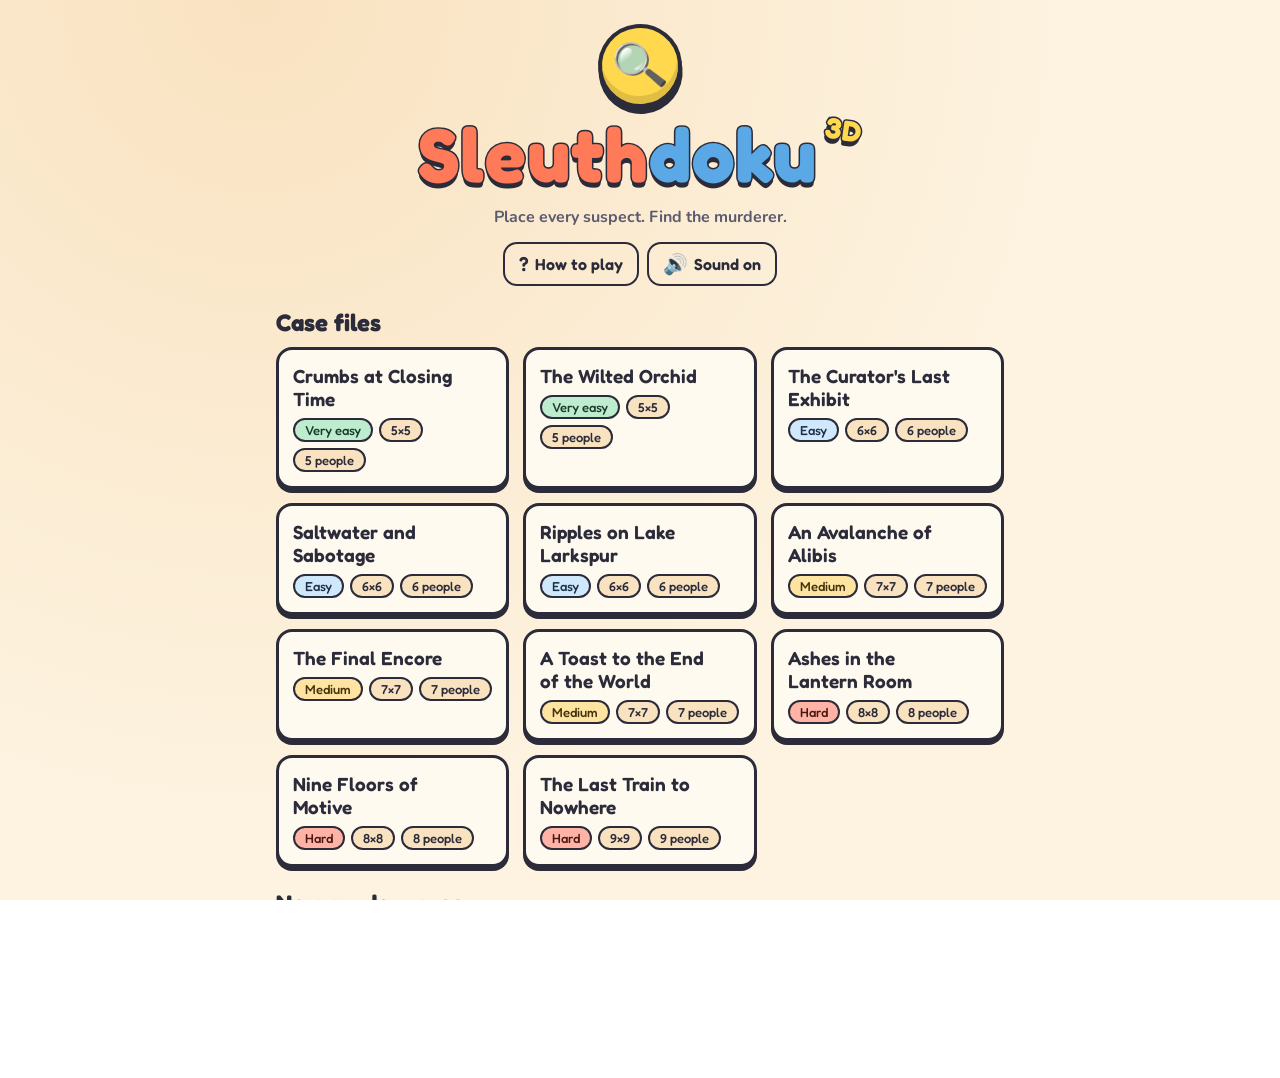
==== index.html @ ff48dbe7 "Sleuthdoku 3D: initial public release Static three.js cartoon deduction puzzle game. Vendored three." ====
<!doctype html>
<html lang="en">
<head>
<meta charset="utf-8">
<meta name="viewport" content="width=device-width, initial-scale=1, viewport-fit=cover">
<meta name="color-scheme" content="light dark">
<title>Sleuthdoku 3D</title>
<link rel="manifest" href="manifest.webmanifest">
<meta name="theme-color" content="#fdf3e0">
<link rel="icon" type="image/svg+xml" href="icons/icon.svg">
<link rel="apple-touch-icon" href="icons/icon-192.png">
<link rel="preconnect" href="https://fonts.googleapis.com">
<link rel="preconnect" href="https://fonts.gstatic.com" crossorigin>
<link href="https://fonts.googleapis.com/css2?family=Fredoka:wght@400;500;600;700&family=Nunito:wght@400;600;700;800&display=swap" rel="stylesheet">
<link rel="stylesheet" href="css/style.css">
<script type="importmap">
{"imports":{"three":"./vendor/three/build/three.module.js","three/addons/":"./vendor/three/examples/jsm/"}}
</script>
</head>
<body>
<div id="app">

  <!-- ============ MENU ============ -->
  <section id="screen-menu" class="screen">
    <div class="menu-wrap">
      <header class="title-block">
        <div class="badge" aria-hidden="true"><span class="magnifier">&#128269;</span></div>
        <h1 class="logo"><span>Sleuth</span><span class="logo-2">doku</span><small>3D</small></h1>
        <p class="tagline">Place every suspect. Find the murderer.</p>
      </header>
      <div class="menu-actions">
        <button class="btn btn-ghost" data-action="help"><span class="ico">?</span> How to play</button>
        <button class="btn btn-ghost" data-action="mute"><span class="ico mute-ico">&#128266;</span> <span class="mute-label">Sound on</span></button>
      </div>
      <h2 class="section-h">Case files</h2>
      <div id="case-list" class="case-list"></div>
      <h2 class="section-h">New random case</h2>
      <div class="panel random-panel">
        <label>Size
          <select id="rnd-size"><option>5</option><option selected>6</option><option>7</option><option>8</option><option>9</option></select>
        </label>
        <label>Difficulty
          <select id="rnd-diff">
            <option value="very-easy">Very easy</option>
            <option value="easy" selected>Easy</option>
            <option value="medium">Medium</option>
            <option value="hard">Hard</option>
          </select>
        </label>
        <button id="rnd-go" class="btn btn-primary" data-action="random"><span class="spinner" hidden></span><span class="lbl">Generate case</span></button>
        <p id="rnd-msg" class="msg" hidden></p>
      </div>
    </div>
  </section>

  <!-- ============ GAME ============ -->
  <section id="screen-game" class="screen" hidden>
    <header class="topbar">
      <button class="btn btn-small" data-action="back" title="Back to cases">&#8592;<span class="hide-sm"> Cases</span></button>
      <div class="case-title"><b id="case-title">Case</b><span id="case-meta" class="chip"></span></div>
      <div class="timer" id="timer" aria-label="Time">0:00</div>
    </header>

    <main class="game-grid">
      <div class="left-col">
        <section id="notes" class="notes" aria-label="Case notes" hidden>
          <h3 class="notes-h"><span aria-hidden="true">&#128203;</span> Case notes</h3>
          <ul id="notes-list" class="notes-list"></ul>
        </section>
        <aside id="suspects" class="suspects" aria-label="Suspects"></aside>
      </div>
      <div id="canvas-wrap" class="canvas-wrap"><div id="canvas"></div><div id="selected-hint" class="selected-hint"></div></div>
      <nav class="tools" aria-label="Tools">
        <div class="tool-group">
          <button class="btn tool" data-tool="note" title="Note (N)"><span class="ico">&#9999;&#65039;</span><span class="t">Note</span></button>
          <button class="btn tool" data-tool="x" title="X mark (X)"><span class="ico">&#10006;&#65039;</span><span class="t">X</span></button>
          <button class="btn tool" id="btn-erase" data-tool="erase" title="Eraser (E) - hold to clear all"><span class="fill"></span><span class="ico">&#129529;</span><span class="t">Erase</span></button>
        </div>
        <div class="tool-group">
          <button class="btn tool" data-action="undo" id="btn-undo" title="Undo"><span class="ico">&#8617;&#65039;</span><span class="t">Undo</span></button>
          <button class="btn tool" data-action="hint" title="Hint"><span class="ico">&#128161;</span><span class="t">Hint</span></button>
          <button class="btn tool btn-primary" data-action="submit" id="btn-submit" title="Submit your accusation" disabled><span class="ico">&#128373;&#65039;</span><span class="t">Submit</span></button>
        </div>
        <div class="tool-group">
          <button class="btn tool" data-action="help" title="How to play"><span class="ico">?</span><span class="t">Help</span></button>
          <button class="btn tool" data-action="mute" title="Mute"><span class="ico mute-ico">&#128266;</span><span class="t mute-label">Sound</span></button>
          <button class="btn tool" data-action="resetcam" title="Reset camera"><span class="ico">&#127909;</span><span class="t">Camera</span></button>
        </div>
      </nav>
    </main>
  </section>

  <div id="toasts" class="toasts" aria-live="polite"></div>

  <!-- ============ MODALS ============ -->
  <div id="modal-help" class="modal" hidden>
    <div class="modal-card">
      <h2>How to play</h2>
      <div class="modal-body">
        <ul class="rules">
          <li>Place every <b>suspect</b> and the <b>victim</b> on the board: exactly <b>one per row</b> and <b>one per column</b>.</li>
          <li>Rooms are the colored regions. Big objects (trees, tables...) <b>block</b> a cell; rugs, beds and chairs can be stood on.</li>
          <li>Every suspect's clues are <b>true</b>. The <b>victim's room</b> holds exactly two people: the victim and the <b>murderer</b>.</li>
          <li><b>Case notes</b> are facts about the whole scene. Clues never mention the victim, so find out who shares the victim's room.</li>
          <li>Pick a suspect, then <b>tap</b> a cell to pencil a note, or <b>press and hold</b> a cell to place them. Hold on their own cell to remove.</li>
          <li>Right mouse / two fingers rotates the board, wheel / pinch zooms.</li>
          <li>Keys: <kbd>1-9</kbd> suspect, <kbd>N</kbd> <kbd>X</kbd> <kbd>E</kbd> tools, <kbd>Ctrl+Z</kbd> undo, <kbd>Esc</kbd> deselect.</li>
        </ul>
        <h3>Clue words</h3>
        <dl class="glossary">
          <dt>beside</dt><dd>next to it (up, down, left, right) <i>and</i> in the same room.</dd>
          <dt>alone</dt><dd>nobody else shares their room.</dd>
          <dt>corner</dt><dd>a cell touching two perpendicular walls.</dd>
          <dt>north / south / east / west of</dt><dd>strictly above / below / right / left, any distance.</dd>
          <dt>diagonal</dt><dd>same diagonal line, not the same cell.</dd>
          <dt>first ... last</dt><dd>row or column number counted from the north or west.</dd>
        </dl>
      </div>
      <div class="modal-actions"><button class="btn btn-primary" data-close>Got it!</button></div>
    </div>
  </div>

  <div id="modal-win" class="modal" hidden>
    <div class="modal-card win-card">
      <div class="confetti-title">Case closed!</div>
      <img id="win-portrait" class="win-portrait" alt="">
      <p class="win-line">The murderer was <b id="win-name">?</b></p>
      <p class="win-time">Solved in <b id="win-time">0:00</b></p>
      <div class="modal-actions">
        <button class="btn" data-action="winback">Back to cases</button>
        <button class="btn btn-primary" data-action="winnext">Next case</button>
      </div>
    </div>
  </div>

  <div id="modal-error" class="modal" hidden>
    <div class="modal-card">
      <h2 id="error-title">Oops</h2>
      <p id="error-text"></p>
      <div class="modal-actions"><button class="btn btn-primary" data-close>OK</button></div>
    </div>
  </div>
</div>
<script type="module" src="js/main.js"></script>
</body>
</html>
---- css/style.css ----
:root {
  --bg: #fdf3e0;
  --bg2: #f9e2c0;
  --paper: #fffaf0;
  --ink: #2b2b3a;
  --ink-soft: #5b5b70;
  --line: #2b2b3a;
  --accent: #ff7a59;
  --accent-ink: #fff;
  --blue: #5aa9e6;
  --green: #5cc48a;
  --yellow: #ffd84d;
  --red: #e5534b;
  --victim: #e9e4f5;
  --shadow: 0 4px 0 var(--line);
  --radius: 16px;
  --font-d: "Fredoka", "Trebuchet MS", system-ui, sans-serif;
  --font-b: "Nunito", system-ui, -apple-system, "Segoe UI", sans-serif;
}
@media (prefers-color-scheme: dark) {
  :root {
    --bg: #23223a;
    --bg2: #2e2c4d;
    --paper: #34325a;
    --ink: #f4eefc;
    --ink-soft: #b7b2d3;
    --line: #11101f;
    --accent: #ff8c6b;
    --accent-ink: #1b1a2e;
    --victim: #46426e;
  }
}
* { box-sizing: border-box; -webkit-tap-highlight-color: transparent; }
html, body { margin: 0; height: 100%; overflow-x: hidden; }
body {
  font-family: var(--font-b);
  color: var(--ink);
  background: radial-gradient(circle at 20% 0%, var(--bg2), var(--bg) 60%) fixed;
  -webkit-text-size-adjust: 100%;
}
[hidden] { display: none !important; }
#app { height: 100%; }
.screen { min-height: 100%; }
#screen-game { height: 100dvh; display: flex; flex-direction: column; overflow: hidden; }

/* ---------- buttons ---------- */
.btn {
  font-family: var(--font-d); font-weight: 600; font-size: 16px; color: var(--ink);
  background: var(--paper); border: 3px solid var(--line); border-radius: 14px;
  padding: 8px 14px; min-height: 44px; cursor: pointer; box-shadow: var(--shadow);
  display: inline-flex; align-items: center; justify-content: center; gap: 6px;
  transition: transform .08s, box-shadow .08s, background .15s;
  user-select: none; -webkit-user-select: none; touch-action: manipulation; position: relative; overflow: hidden;
}
.btn:hover { background: var(--bg2); }
.btn:active { transform: translateY(3px); box-shadow: 0 1px 0 var(--line); }
.btn:disabled { opacity: .45; cursor: not-allowed; transform: none; box-shadow: var(--shadow); }
.btn:focus-visible, select:focus-visible, .card:focus-visible { outline: 3px solid var(--blue); outline-offset: 2px; }
.btn-primary { background: var(--accent); color: var(--accent-ink); }
.btn-primary:hover { background: var(--accent); filter: brightness(1.08); }
.btn-ghost { background: transparent; box-shadow: none; border-width: 2px; }
.btn-small { min-height: 44px; padding: 6px 12px; }
.ico { font-size: 20px; line-height: 1; }

/* ---------- menu ---------- */
.menu-wrap { max-width: 760px; margin: 0 auto; padding: 24px 16px 48px; }
.title-block { text-align: center; margin-bottom: 8px; }
.badge {
  width: 84px; height: 84px; margin: 0 auto 6px; border-radius: 50%;
  background: var(--yellow); border: 4px solid var(--line); box-shadow: 0 6px 0 var(--line), inset 0 -8px 0 rgba(0,0,0,.12);
  display: grid; place-items: center; transform: rotate(-6deg); animation: wob 3s ease-in-out infinite;
}
.magnifier { font-size: 44px; }
@keyframes wob { 50% { transform: rotate(6deg) translateY(-3px); } }
.logo { font-family: var(--font-d); font-weight: 700; font-size: clamp(44px, 12vw, 76px); margin: 8px 0 0; line-height: 1;
  color: var(--accent); -webkit-text-stroke: 3px var(--line); paint-order: stroke fill; text-shadow: 0 5px 0 var(--line); letter-spacing: 1px; }
.logo-2 { color: var(--blue); }
.logo small { font-size: .38em; margin-left: 8px; color: var(--yellow); vertical-align: top; display: inline-block; transform: rotate(8deg); }
.tagline { color: var(--ink-soft); font-weight: 700; margin: 14px 0 0; }
.menu-actions { display: flex; gap: 8px; justify-content: center; margin: 14px 0; flex-wrap: wrap; }
.section-h { font-family: var(--font-d); font-size: 24px; margin: 22px 0 10px; }
.case-list { display: grid; grid-template-columns: repeat(auto-fill, minmax(220px, 1fr)); gap: 14px; }
.case-card {
  text-align: left; font: inherit; color: inherit; cursor: pointer; background: var(--paper);
  border: 3px solid var(--line); border-radius: var(--radius); padding: 14px; box-shadow: var(--shadow);
  display: flex; flex-direction: column; gap: 8px; min-height: 96px; position: relative; transition: transform .1s;
}
.case-card:hover { transform: translateY(-3px) rotate(-.5deg); }
.case-card:active { transform: translateY(2px); }
.case-card .ct { font-family: var(--font-d); font-weight: 600; font-size: 19px; padding-right: 28px; }
.case-card .row { display: flex; gap: 6px; flex-wrap: wrap; }
.case-card .done { position: absolute; top: 8px; right: 10px; width: 28px; height: 28px; border-radius: 50%;
  background: var(--green); border: 3px solid var(--line); display: grid; place-items: center; font-weight: 800; color: #fff; font-size: 14px; }
.chip { font-family: var(--font-d); font-size: 13px; font-weight: 500; padding: 2px 10px; border-radius: 99px; border: 2px solid var(--line); background: var(--bg2); display: inline-block; }
.chip.d-very-easy { background: #bdeccf; color: #1d3b2a; }
.chip.d-easy { background: #cfe8fb; color: #1d3045; }
.chip.d-medium { background: #ffe3a1; color: #43330b; }
.chip.d-hard { background: #ffb3a6; color: #4a1710; }
.panel { background: var(--paper); border: 3px solid var(--line); border-radius: var(--radius); padding: 14px; box-shadow: var(--shadow); }
.random-panel { display: flex; gap: 12px; flex-wrap: wrap; align-items: flex-end; }
.random-panel label { display: flex; flex-direction: column; font-family: var(--font-d); font-weight: 500; gap: 4px; flex: 1 1 120px; }
select {
  font-family: var(--font-b); font-weight: 700; font-size: 16px; min-height: 44px; padding: 6px 10px; color: var(--ink);
  background: var(--bg); border: 3px solid var(--line); border-radius: 12px;
}
.msg { flex-basis: 100%; margin: 0; color: var(--red); font-weight: 700; }
.spinner { width: 18px; height: 18px; border: 3px solid currentColor; border-right-color: transparent; border-radius: 50%; animation: spin .7s linear infinite; }
@keyframes spin { to { transform: rotate(360deg); } }

/* ---------- game ---------- */
.topbar { display: flex; align-items: center; gap: 10px; padding: 8px 12px; background: var(--paper); border-bottom: 3px solid var(--line); flex: 0 0 auto; }
.case-title { flex: 1; min-width: 0; display: flex; align-items: center; gap: 8px; font-family: var(--font-d); font-size: 20px; }
.case-title b { overflow: hidden; text-overflow: ellipsis; white-space: nowrap; }
.timer { font-family: var(--font-d); font-weight: 600; font-size: 22px; font-variant-numeric: tabular-nums; background: var(--bg2); border: 3px solid var(--line); border-radius: 12px; padding: 2px 12px; }

.game-grid { flex: 1; min-height: 0; display: grid; grid-template-columns: 290px minmax(0, 1fr) 104px; gap: 12px; padding: 12px; }
.left-col { min-height: 0; display: flex; flex-direction: column; gap: 10px; }
.notes { flex: none; background: var(--paper); border: 3px solid var(--line); border-radius: var(--radius); box-shadow: var(--shadow); padding: 8px 12px 8px 14px; max-height: 40%; overflow-y: auto;
  background-image: repeating-linear-gradient(to bottom, transparent 0 25px, rgba(90,169,230,.25) 25px 26px); border-left: 8px solid var(--yellow); }
.notes[hidden] { display: none; }
.notes-h { margin: 0 0 4px; font-family: var(--font-d); font-size: 16px; font-weight: 600; }
.notes-list { margin: 0; padding-left: 16px; font-size: 14px; line-height: 26px; }
.notes-list li { line-height: 26px; }
.suspects { flex: 1; min-height: 0; overflow-y: auto; display: flex; flex-direction: column; gap: 10px; padding: 2px 4px 8px 2px; }
.canvas-wrap { position: relative; min-height: 0; border: 3px solid var(--line); border-radius: var(--radius); overflow: hidden; box-shadow: var(--shadow); background: var(--bg2); }
#canvas { position: absolute; inset: 0; }
#canvas canvas { display: block; width: 100%; height: 100%; touch-action: none; }
.selected-hint { position: absolute; left: 10px; bottom: 10px; font-family: var(--font-d); background: var(--paper); border: 2px solid var(--line); border-radius: 99px; padding: 2px 12px; font-size: 14px; pointer-events: none; }
.selected-hint:empty { display: none; }
.webgl-error { position: absolute; inset: 0; display: grid; place-items: center; text-align: center; padding: 20px; font-weight: 700; }

.card {
  display: grid; grid-template-columns: 64px 1fr; gap: 10px; padding: 8px; position: relative;
  background: var(--paper); border: 3px solid var(--line); border-radius: 14px; box-shadow: 0 3px 0 var(--line);
  cursor: pointer; text-align: left; font: inherit; color: inherit; transition: transform .1s;
}
.card:hover { transform: translateX(2px); }
.card img { width: 64px; height: 64px; border-radius: 10px; border: 2px solid var(--line); background: var(--bg2); object-fit: cover; }
.card .nm { font-family: var(--font-d); font-weight: 600; font-size: 17px; display: flex; align-items: center; gap: 6px; flex-wrap: wrap; }
.card .letter { background: var(--yellow); color: #2b2b3a; border: 2px solid var(--line); border-radius: 50%; width: 22px; height: 22px; font-size: 13px; display: inline-grid; place-items: center; }
.card .clues { margin: 4px 0 0; padding-left: 16px; font-size: 14px; line-height: 1.3; color: var(--ink); }
.card .clues li { margin-bottom: 2px; }
.card.victim { background: var(--victim); border-style: dashed; }
.card.victim .nm::after { content: "victim"; font-size: 11px; background: #8a7fc0; color: #fff; padding: 1px 8px; border-radius: 99px; }
.card.selected { background: var(--yellow); color: #2b2b3a; transform: translateX(4px); box-shadow: 0 3px 0 var(--line), 0 0 0 4px var(--blue); }
.card.selected .clues { color: #2b2b3a; }
.card .placed { position: absolute; top: 6px; right: 8px; font-family: var(--font-d); font-size: 12px; background: var(--green); color: #0f2a1a; border: 2px solid var(--line); border-radius: 99px; padding: 0 8px; }
.card .placed:empty { display: none; }

.tools { display: flex; flex-direction: column; gap: 12px; overflow-y: auto; padding: 2px 4px 8px 2px; }
.tool-group { display: flex; flex-direction: column; gap: 8px; }
.tool { flex-direction: column; gap: 0; padding: 6px 4px; min-height: 58px; width: 100%; font-size: 13px; }
.tool .t { font-size: 13px; }
.tool.active { background: var(--yellow); color: #2b2b3a; box-shadow: 0 4px 0 var(--line), 0 0 0 3px var(--blue); }
.tool .fill { position: absolute; left: 0; bottom: 0; width: 100%; height: 0; background: var(--red); opacity: .55; pointer-events: none; }
.tool > .ico, .tool > .t { position: relative; }

/* ---------- toasts / modals ---------- */
.toasts { position: fixed; left: 0; right: 0; top: 70px; display: flex; flex-direction: column; align-items: center; gap: 8px; z-index: 50; pointer-events: none; padding: 0 12px; }
.toast { background: var(--paper); color: var(--ink); border: 3px solid var(--line); border-radius: 14px; box-shadow: var(--shadow); padding: 10px 16px; max-width: min(520px, 100%); font-weight: 700; animation: pop .25s ease-out; }
.toast.bad { background: #ffb3a6; color: #3b120c; }
.toast.good { background: #bdeccf; color: #153322; }
.toast.out { opacity: 0; transition: opacity .3s; }
@keyframes pop { from { transform: scale(.7) translateY(-10px); opacity: 0; } }
.modal { position: fixed; inset: 0; background: rgba(20, 18, 40, .55); display: grid; place-items: center; z-index: 60; padding: 16px; }
.modal-card { background: var(--paper); border: 4px solid var(--line); border-radius: 22px; box-shadow: 0 8px 0 var(--line); width: min(560px, 100%); max-height: 90dvh; overflow-y: auto; padding: 20px; animation: pop .25s ease-out; }
.modal-card h2 { font-family: var(--font-d); margin: 0 0 8px; font-size: 28px; }
.modal-card h3 { font-family: var(--font-d); margin: 14px 0 6px; }
.rules { padding-left: 20px; line-height: 1.45; }
kbd { font-family: var(--font-d); background: var(--bg2); border: 2px solid var(--line); border-radius: 6px; padding: 0 6px; font-size: 13px; }
.glossary { display: grid; grid-template-columns: auto 1fr; gap: 4px 12px; margin: 0; }
.glossary dt { font-family: var(--font-d); font-weight: 600; }
.glossary dd { margin: 0; }
.modal-actions { display: flex; gap: 10px; justify-content: flex-end; margin-top: 16px; flex-wrap: wrap; }
.win-card { text-align: center; }
.confetti-title { font-family: var(--font-d); font-weight: 700; font-size: 40px; color: var(--accent); -webkit-text-stroke: 2px var(--line); paint-order: stroke fill; text-shadow: 0 4px 0 var(--line); }
.win-portrait { width: 140px; height: 140px; border-radius: 50%; border: 4px solid var(--line); background: var(--yellow); margin: 12px auto 4px; display: block; box-shadow: 0 5px 0 var(--line); }
.win-line { font-size: 20px; margin: 8px 0 0; } .win-time { color: var(--ink-soft); margin: 4px 0 0; }
.win-card .modal-actions { justify-content: center; }

/* ---------- responsive ---------- */
@media (max-width: 819px) {
  .hide-sm { display: none; }
  #screen-game { height: auto; min-height: 100dvh; overflow: visible; display: block; }
  .topbar { position: sticky; top: 0; z-index: 10; }
  .game-grid { display: flex; flex-direction: column; padding: 8px; gap: 8px; }
  .canvas-wrap { order: 1; height: 55vh; height: 55dvh; min-height: 280px; flex: none; }
  .tools { order: 2; flex-direction: row; overflow-x: auto; gap: 8px; padding: 2px 2px 8px; scrollbar-width: thin; }
  .tool-group { flex-direction: row; gap: 6px; flex: none; }
  .tool { width: 62px; min-height: 52px; flex: none; }
  .left-col { display: contents; }
  .notes { order: 3; max-height: none; padding: 6px 10px 6px 12px; }
  .notes-h { font-size: 15px; margin-bottom: 2px; }
  .notes-list { font-size: 13px; }
  .suspects { order: 4; flex: none; flex-direction: row; overflow-x: auto; overflow-y: hidden; gap: 8px; padding: 2px 2px 10px; scroll-snap-type: x proximity; }
  .card { flex: 0 0 min(210px, 58vw); scroll-snap-align: start; align-items: start; padding: 8px; }
  .card img { width: 44px; height: 44px; }
  .card .nm { font-size: 15px; }
  .card .clues { font-size: 13px; }
  .card.selected { transform: translateY(-2px); }
  .card:hover { transform: none; }
  .case-title { font-size: 17px; }
  .case-title .chip { display: none; }
  .toasts { top: 64px; }
}
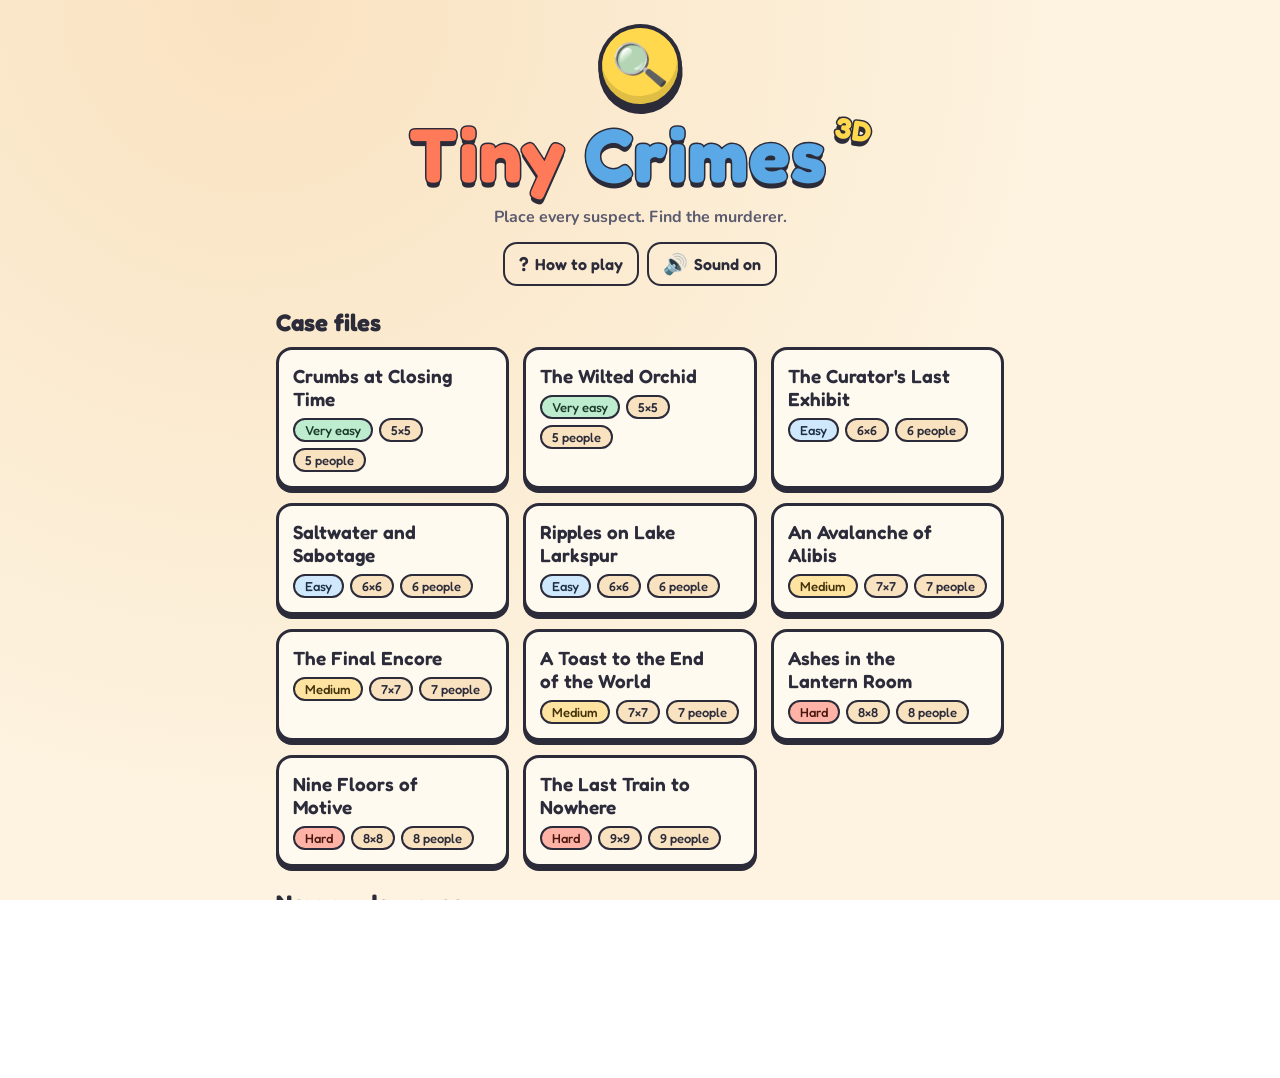
==== commit dc87796c: "Rename game to Tiny Crimes Title, logo, manifest and docs now say Tiny Crimes. Service worker cache " ====
--- a/index.html
+++ b/index.html
@@ -4,7 +4,7 @@
 <meta charset="utf-8">
 <meta name="viewport" content="width=device-width, initial-scale=1, viewport-fit=cover">
 <meta name="color-scheme" content="light dark">
-<title>Sleuthdoku 3D</title>
+<title>Tiny Crimes</title>
 <link rel="manifest" href="manifest.webmanifest">
 <meta name="theme-color" content="#fdf3e0">
 <link rel="icon" type="image/svg+xml" href="icons/icon.svg">
@@ -25,7 +25,7 @@
     <div class="menu-wrap">
       <header class="title-block">
         <div class="badge" aria-hidden="true"><span class="magnifier">&#128269;</span></div>
-        <h1 class="logo"><span>Sleuth</span><span class="logo-2">doku</span><small>3D</small></h1>
+        <h1 class="logo"><span>Tiny</span> <span class="logo-2">Crimes</span><small>3D</small></h1>
         <p class="tagline">Place every suspect. Find the murderer.</p>
       </header>
       <div class="menu-actions">
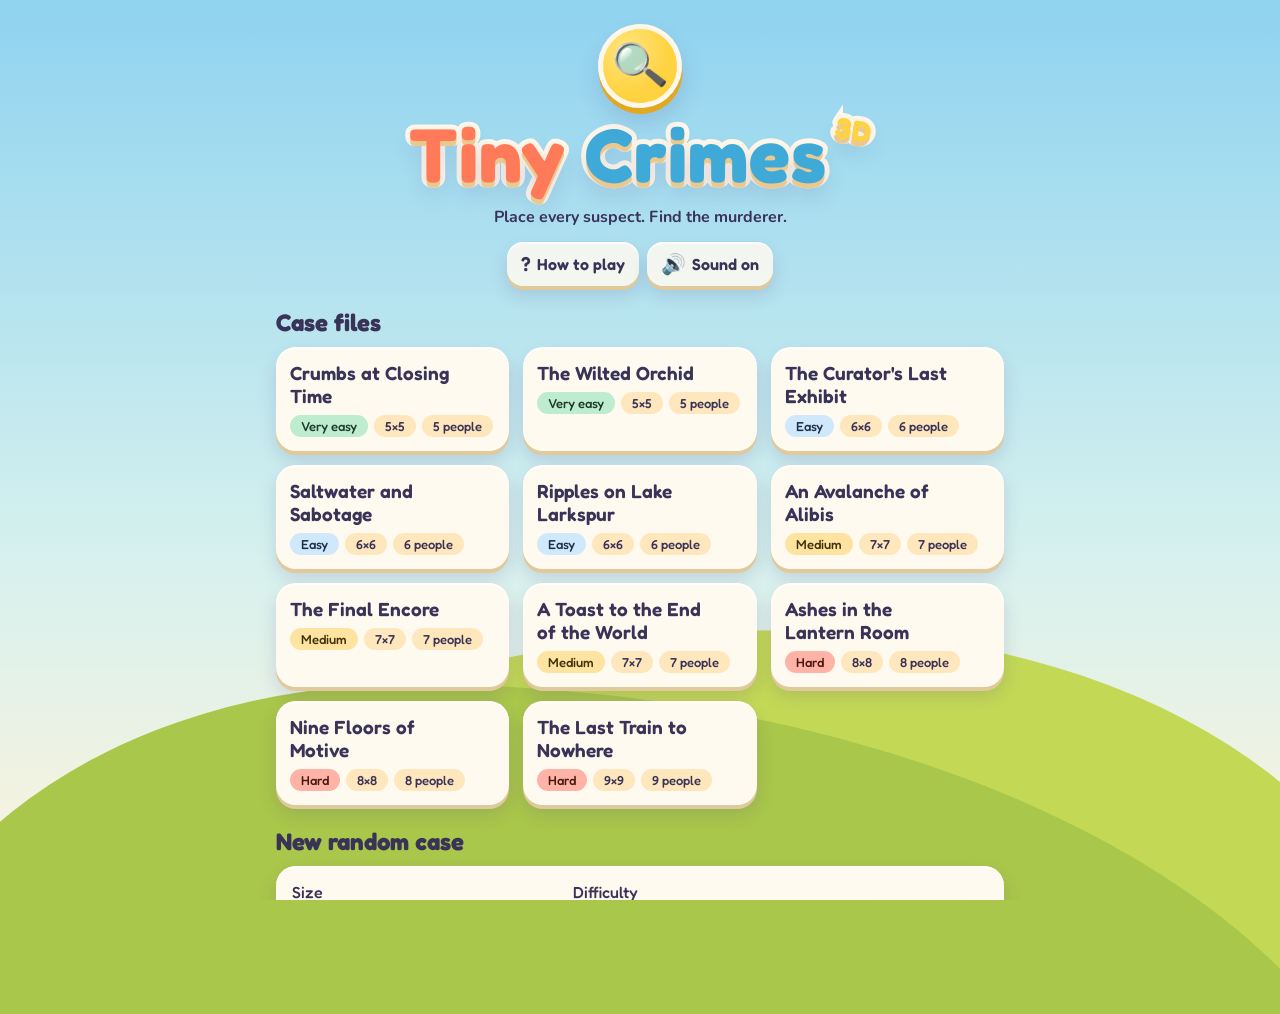
==== commit d07a48f4: "Soft toy UI styling and a time-of-day button Cream paper cards with soft shadows over a sky and hill" ====
--- a/index.html
+++ b/index.html
@@ -37,7 +37,7 @@
       <h2 class="section-h">New random case</h2>
       <div class="panel random-panel">
         <label>Size
-          <select id="rnd-size"><option>5</option><option selected>6</option><option>7</option><option>8</option><option>9</option></select>
+          <select id="rnd-size"><option>5</option><option selected>6</option><option>7</option><option>8</option><option>9</option><option>10</option><option>11</option><option>12</option><option>13</option><option>14</option><option>15</option><option>16</option></select>
         </label>
         <label>Difficulty
           <select id="rnd-diff">
@@ -45,6 +45,7 @@
             <option value="easy" selected>Easy</option>
             <option value="medium">Medium</option>
             <option value="hard">Hard</option>
+            <option value="extreme">Extreme (16&times;16)</option>
           </select>
         </label>
         <button id="rnd-go" class="btn btn-primary" data-action="random"><span class="spinner" hidden></span><span class="lbl">Generate case</span></button>
@@ -82,8 +83,10 @@
           <button class="btn tool btn-primary" data-action="submit" id="btn-submit" title="Submit your accusation" disabled><span class="ico">&#128373;&#65039;</span><span class="t">Submit</span></button>
         </div>
         <div class="tool-group">
+          <button class="btn tool" id="btn-objects" title="What are these objects?"><span class="ico">&#129681;</span><span class="t">Objects</span></button>
           <button class="btn tool" data-action="help" title="How to play"><span class="ico">?</span><span class="t">Help</span></button>
           <button class="btn tool" data-action="mute" title="Mute"><span class="ico mute-ico">&#128266;</span><span class="t mute-label">Sound</span></button>
+          <button class="btn tool" data-action="mood" title="Time of day (L)"><span class="ico mood-ico">&#9728;&#65039;</span><span class="t mood-label">Day</span></button>
           <button class="btn tool" data-action="resetcam" title="Reset camera"><span class="ico">&#127909;</span><span class="t">Camera</span></button>
         </div>
       </nav>
@@ -104,7 +107,7 @@
           <li><b>Case notes</b> are facts about the whole scene. Clues never mention the victim, so find out who shares the victim's room.</li>
           <li>Pick a suspect, then <b>tap</b> a cell to pencil a note, or <b>press and hold</b> a cell to place them. Hold on their own cell to remove.</li>
           <li>Right mouse / two fingers rotates the board, wheel / pinch zooms.</li>
-          <li>Keys: <kbd>1-9</kbd> suspect, <kbd>N</kbd> <kbd>X</kbd> <kbd>E</kbd> tools, <kbd>Ctrl+Z</kbd> undo, <kbd>Esc</kbd> deselect.</li>
+          <li>Keys: <kbd>1-9</kbd> suspect, <kbd>N</kbd> <kbd>X</kbd> <kbd>E</kbd> tools, <kbd>L</kbd> day/night, <kbd>Ctrl+Z</kbd> undo, <kbd>Esc</kbd> deselect.</li>
         </ul>
         <h3>Clue words</h3>
         <dl class="glossary">
@@ -116,6 +119,14 @@
           <dt>first ... last</dt><dd>row or column number counted from the north or west.</dd>
         </dl>
       </div>
+      <div class="modal-actions"><button class="btn btn-primary" data-close>Got it!</button></div>
+    </div>
+  </div>
+
+  <div id="modal-objects" class="modal" hidden>
+    <div class="modal-card">
+      <h2>Objects in this scene</h2>
+      <div class="modal-body"><ul id="objects-list" class="obj-list"></ul></div>
       <div class="modal-actions"><button class="btn btn-primary" data-close>Got it!</button></div>
     </div>
   </div>
--- a/css/style.css
+++ b/css/style.css
@@ -1,33 +1,51 @@
 :root {
-  --bg: #fdf3e0;
-  --bg2: #f9e2c0;
+  --bg: #fff3dc;
+  --bg2: #ffe7bd;
+  --sky1: #8fd3f0;
+  --sky2: #d6f1ee;
+  --hill1: #c3d956;
+  --hill2: #a9c74a;
   --paper: #fffaf0;
-  --ink: #2b2b3a;
-  --ink-soft: #5b5b70;
-  --line: #2b2b3a;
+  --ink: #3a3358;
+  --ink-soft: #6d6590;
+  --line: #f0e0c0;      /* soft borders */
+  --edge: #e0c99b;      /* thick bottom edge of buttons and cards */
   --accent: #ff7a59;
+  --accent-edge: #d9543a;
   --accent-ink: #fff;
-  --blue: #5aa9e6;
+  --blue: #3fa9d8;
   --green: #5cc48a;
-  --yellow: #ffd84d;
+  --yellow: #ffd23f;
+  --yellow-edge: #e3a81e;
   --red: #e5534b;
-  --victim: #e9e4f5;
-  --shadow: 0 4px 0 var(--line);
-  --radius: 16px;
+  --plum: #6a4c93;
+  --victim: #ece5fb;
+  --lift: rgba(74, 52, 130, .16);
+  --shadow: 0 4px 0 var(--edge), 0 9px 18px var(--lift);
+  --gloss: inset 0 2px 0 rgba(255, 255, 255, .75);
+  --radius: 20px;
   --font-d: "Fredoka", "Trebuchet MS", system-ui, sans-serif;
   --font-b: "Nunito", system-ui, -apple-system, "Segoe UI", sans-serif;
 }
 @media (prefers-color-scheme: dark) {
   :root {
-    --bg: #23223a;
-    --bg2: #2e2c4d;
-    --paper: #34325a;
-    --ink: #f4eefc;
-    --ink-soft: #b7b2d3;
-    --line: #11101f;
+    --bg: #2a2858;
+    --bg2: #3d3a78;
+    --sky1: #2b2a6e;
+    --sky2: #6a58b8;
+    --hill1: #4a5a8e;
+    --hill2: #3a477c;
+    --paper: #383569;
+    --ink: #f6f0ff;
+    --ink-soft: #bfb8e6;
+    --line: #4a4686;
+    --edge: #231f52;
     --accent: #ff8c6b;
-    --accent-ink: #1b1a2e;
-    --victim: #46426e;
+    --accent-edge: #b9472f;
+    --accent-ink: #2a1430;
+    --victim: #4c4687;
+    --lift: rgba(10, 6, 40, .4);
+    --gloss: inset 0 2px 0 rgba(255, 255, 255, .12);
   }
 }
 * { box-sizing: border-box; -webkit-tap-highlight-color: transparent; }
@@ -35,30 +53,34 @@
 body {
   font-family: var(--font-b);
   color: var(--ink);
-  background: radial-gradient(circle at 20% 0%, var(--bg2), var(--bg) 60%) fixed;
+  background: linear-gradient(to bottom, var(--sky1), var(--sky2) 62%, var(--bg)) fixed;
   -webkit-text-size-adjust: 100%;
 }
 [hidden] { display: none !important; }
-#app { height: 100%; }
+#app { height: 100%; position: relative; isolation: isolate; }
+/* rolling hills behind every screen */
+body::before, body::after { content: ""; position: fixed; left: -10%; right: -10%; pointer-events: none; z-index: -1; }
+body::before { bottom: -32vh; height: 62vh; background: var(--hill1); border-radius: 60% 40% 0 0 / 100% 70% 0 0; }
+body::after { bottom: -38vh; height: 62vh; background: var(--hill2); border-radius: 35% 65% 0 0 / 70% 100% 0 0; }
 .screen { min-height: 100%; }
 #screen-game { height: 100dvh; display: flex; flex-direction: column; overflow: hidden; }
 
 /* ---------- buttons ---------- */
 .btn {
   font-family: var(--font-d); font-weight: 600; font-size: 16px; color: var(--ink);
-  background: var(--paper); border: 3px solid var(--line); border-radius: 14px;
-  padding: 8px 14px; min-height: 44px; cursor: pointer; box-shadow: var(--shadow);
+  background: var(--paper); border: 0; border-radius: 16px;
+  padding: 8px 14px; min-height: 44px; cursor: pointer; box-shadow: var(--gloss), var(--shadow);
   display: inline-flex; align-items: center; justify-content: center; gap: 6px;
   transition: transform .08s, box-shadow .08s, background .15s;
   user-select: none; -webkit-user-select: none; touch-action: manipulation; position: relative; overflow: hidden;
 }
 .btn:hover { background: var(--bg2); }
-.btn:active { transform: translateY(3px); box-shadow: 0 1px 0 var(--line); }
-.btn:disabled { opacity: .45; cursor: not-allowed; transform: none; box-shadow: var(--shadow); }
+.btn:active { transform: translateY(3px); box-shadow: var(--gloss), 0 1px 0 var(--edge), 0 3px 8px var(--lift); }
+.btn:disabled { opacity: .45; cursor: not-allowed; transform: none; box-shadow: var(--gloss), var(--shadow); }
 .btn:focus-visible, select:focus-visible, .card:focus-visible { outline: 3px solid var(--blue); outline-offset: 2px; }
-.btn-primary { background: var(--accent); color: var(--accent-ink); }
-.btn-primary:hover { background: var(--accent); filter: brightness(1.08); }
-.btn-ghost { background: transparent; box-shadow: none; border-width: 2px; }
+.btn-primary { --edge: var(--accent-edge); background: linear-gradient(#ff9270, var(--accent)); color: var(--accent-ink); }
+.btn-primary:hover { background: linear-gradient(#ff9270, var(--accent)); filter: brightness(1.06); }
+.btn-ghost { background: color-mix(in srgb, var(--paper) 85%, transparent); }
 .btn-small { min-height: 44px; padding: 6px 12px; }
 .ico { font-size: 20px; line-height: 1; }
 
@@ -67,114 +89,115 @@
 .title-block { text-align: center; margin-bottom: 8px; }
 .badge {
   width: 84px; height: 84px; margin: 0 auto 6px; border-radius: 50%;
-  background: var(--yellow); border: 4px solid var(--line); box-shadow: 0 6px 0 var(--line), inset 0 -8px 0 rgba(0,0,0,.12);
+  background: radial-gradient(circle at 35% 28%, #ffe680, var(--yellow) 60%); border: 5px solid #fff8ea; box-shadow: 0 6px 0 var(--yellow-edge), 0 14px 24px var(--lift);
   display: grid; place-items: center; transform: rotate(-6deg); animation: wob 3s ease-in-out infinite;
 }
 .magnifier { font-size: 44px; }
 @keyframes wob { 50% { transform: rotate(6deg) translateY(-3px); } }
 .logo { font-family: var(--font-d); font-weight: 700; font-size: clamp(44px, 12vw, 76px); margin: 8px 0 0; line-height: 1;
-  color: var(--accent); -webkit-text-stroke: 3px var(--line); paint-order: stroke fill; text-shadow: 0 5px 0 var(--line); letter-spacing: 1px; }
+  color: var(--accent); -webkit-text-stroke: 10px #fff8ea; paint-order: stroke fill; text-shadow: 0 5px 0 #e9c98f, 0 12px 22px var(--lift); letter-spacing: 1px; }
 .logo-2 { color: var(--blue); }
 .logo small { font-size: .38em; margin-left: 8px; color: var(--yellow); vertical-align: top; display: inline-block; transform: rotate(8deg); }
-.tagline { color: var(--ink-soft); font-weight: 700; margin: 14px 0 0; }
+.tagline { color: var(--ink); font-weight: 700; margin: 14px 0 0; }
 .menu-actions { display: flex; gap: 8px; justify-content: center; margin: 14px 0; flex-wrap: wrap; }
 .section-h { font-family: var(--font-d); font-size: 24px; margin: 22px 0 10px; }
 .case-list { display: grid; grid-template-columns: repeat(auto-fill, minmax(220px, 1fr)); gap: 14px; }
 .case-card {
-  text-align: left; font: inherit; color: inherit; cursor: pointer; background: var(--paper);
-  border: 3px solid var(--line); border-radius: var(--radius); padding: 14px; box-shadow: var(--shadow);
-  display: flex; flex-direction: column; gap: 8px; min-height: 96px; position: relative; transition: transform .1s;
+  text-align: left; font: inherit; color: inherit; cursor: pointer; background: var(--paper); border: 0;
+  border-radius: var(--radius); padding: 14px; box-shadow: var(--gloss), var(--shadow);
+  display: flex; flex-direction: column; gap: 8px; min-height: 96px; position: relative; transition: transform .12s;
 }
 .case-card:hover { transform: translateY(-3px) rotate(-.5deg); }
 .case-card:active { transform: translateY(2px); }
 .case-card .ct { font-family: var(--font-d); font-weight: 600; font-size: 19px; padding-right: 28px; }
 .case-card .row { display: flex; gap: 6px; flex-wrap: wrap; }
 .case-card .done { position: absolute; top: 8px; right: 10px; width: 28px; height: 28px; border-radius: 50%;
-  background: var(--green); border: 3px solid var(--line); display: grid; place-items: center; font-weight: 800; color: #fff; font-size: 14px; }
-.chip { font-family: var(--font-d); font-size: 13px; font-weight: 500; padding: 2px 10px; border-radius: 99px; border: 2px solid var(--line); background: var(--bg2); display: inline-block; }
+  background: var(--green); border: 3px solid #fff8ea; box-shadow: 0 3px 8px var(--lift); display: grid; place-items: center; font-weight: 800; color: #fff; font-size: 14px; }
+.chip { font-family: var(--font-d); font-size: 13px; font-weight: 500; padding: 3px 11px; border-radius: 99px; background: var(--bg2); display: inline-block; }
 .chip.d-very-easy { background: #bdeccf; color: #1d3b2a; }
 .chip.d-easy { background: #cfe8fb; color: #1d3045; }
 .chip.d-medium { background: #ffe3a1; color: #43330b; }
 .chip.d-hard { background: #ffb3a6; color: #4a1710; }
-.panel { background: var(--paper); border: 3px solid var(--line); border-radius: var(--radius); padding: 14px; box-shadow: var(--shadow); }
+.panel { background: var(--paper); border-radius: var(--radius); padding: 16px; box-shadow: var(--gloss), var(--shadow); }
 .random-panel { display: flex; gap: 12px; flex-wrap: wrap; align-items: flex-end; }
 .random-panel label { display: flex; flex-direction: column; font-family: var(--font-d); font-weight: 500; gap: 4px; flex: 1 1 120px; }
 select {
   font-family: var(--font-b); font-weight: 700; font-size: 16px; min-height: 44px; padding: 6px 10px; color: var(--ink);
-  background: var(--bg); border: 3px solid var(--line); border-radius: 12px;
+  background: var(--bg); border: 2px solid var(--line); border-radius: 14px;
 }
 .msg { flex-basis: 100%; margin: 0; color: var(--red); font-weight: 700; }
 .spinner { width: 18px; height: 18px; border: 3px solid currentColor; border-right-color: transparent; border-radius: 50%; animation: spin .7s linear infinite; }
 @keyframes spin { to { transform: rotate(360deg); } }
 
 /* ---------- game ---------- */
-.topbar { display: flex; align-items: center; gap: 10px; padding: 8px 12px; background: var(--paper); border-bottom: 3px solid var(--line); flex: 0 0 auto; }
+.topbar { display: flex; align-items: center; gap: 10px; padding: 8px 12px; background: var(--paper); box-shadow: 0 4px 16px var(--lift); flex: 0 0 auto; z-index: 2; }
 .case-title { flex: 1; min-width: 0; display: flex; align-items: center; gap: 8px; font-family: var(--font-d); font-size: 20px; }
 .case-title b { overflow: hidden; text-overflow: ellipsis; white-space: nowrap; }
-.timer { font-family: var(--font-d); font-weight: 600; font-size: 22px; font-variant-numeric: tabular-nums; background: var(--bg2); border: 3px solid var(--line); border-radius: 12px; padding: 2px 12px; }
+.timer { font-family: var(--font-d); font-weight: 600; font-size: 22px; font-variant-numeric: tabular-nums; background: var(--bg2); border-radius: 14px; padding: 4px 14px; }
 
 .game-grid { flex: 1; min-height: 0; display: grid; grid-template-columns: 290px minmax(0, 1fr) 104px; gap: 12px; padding: 12px; }
 .left-col { min-height: 0; display: flex; flex-direction: column; gap: 10px; }
-.notes { flex: none; background: var(--paper); border: 3px solid var(--line); border-radius: var(--radius); box-shadow: var(--shadow); padding: 8px 12px 8px 14px; max-height: 40%; overflow-y: auto;
+.notes { flex: none; background: var(--paper); border-radius: var(--radius); box-shadow: var(--gloss), var(--shadow); padding: 8px 12px 8px 14px; max-height: 40%; overflow-y: auto;
   background-image: repeating-linear-gradient(to bottom, transparent 0 25px, rgba(90,169,230,.25) 25px 26px); border-left: 8px solid var(--yellow); }
 .notes[hidden] { display: none; }
 .notes-h { margin: 0 0 4px; font-family: var(--font-d); font-size: 16px; font-weight: 600; }
 .notes-list { margin: 0; padding-left: 16px; font-size: 14px; line-height: 26px; }
 .notes-list li { line-height: 26px; }
 .suspects { flex: 1; min-height: 0; overflow-y: auto; display: flex; flex-direction: column; gap: 10px; padding: 2px 4px 8px 2px; }
-.canvas-wrap { position: relative; min-height: 0; border: 3px solid var(--line); border-radius: var(--radius); overflow: hidden; box-shadow: var(--shadow); background: var(--bg2); }
+.canvas-wrap { position: relative; min-height: 0; border: 5px solid var(--paper); border-radius: 24px; overflow: hidden; box-shadow: var(--shadow); background: var(--sky2); }
 #canvas { position: absolute; inset: 0; }
 #canvas canvas { display: block; width: 100%; height: 100%; touch-action: none; }
-.selected-hint { position: absolute; left: 10px; bottom: 10px; font-family: var(--font-d); background: var(--paper); border: 2px solid var(--line); border-radius: 99px; padding: 2px 12px; font-size: 14px; pointer-events: none; }
+.selected-hint { position: absolute; left: 10px; bottom: 10px; font-family: var(--font-d); background: var(--paper); box-shadow: 0 4px 12px var(--lift); border-radius: 99px; padding: 4px 14px; font-size: 14px; pointer-events: none; }
 .selected-hint:empty { display: none; }
 .webgl-error { position: absolute; inset: 0; display: grid; place-items: center; text-align: center; padding: 20px; font-weight: 700; }
 
 .card {
   display: grid; grid-template-columns: 64px 1fr; gap: 10px; padding: 8px; position: relative;
-  background: var(--paper); border: 3px solid var(--line); border-radius: 14px; box-shadow: 0 3px 0 var(--line);
+  background: var(--paper); border: 3px solid transparent; border-radius: 18px; box-shadow: var(--gloss), 0 3px 0 var(--edge), 0 7px 14px var(--lift);
   cursor: pointer; text-align: left; font: inherit; color: inherit; transition: transform .1s;
 }
 .card:hover { transform: translateX(2px); }
-.card img { width: 64px; height: 64px; border-radius: 10px; border: 2px solid var(--line); background: var(--bg2); object-fit: cover; }
+.card img { width: 64px; height: 64px; border-radius: 16px; background: radial-gradient(circle at 50% 30%, #fff3d0, #bfe6ee); object-fit: cover; }
 .card .nm { font-family: var(--font-d); font-weight: 600; font-size: 17px; display: flex; align-items: center; gap: 6px; flex-wrap: wrap; }
-.card .letter { background: var(--yellow); color: #2b2b3a; border: 2px solid var(--line); border-radius: 50%; width: 22px; height: 22px; font-size: 13px; display: inline-grid; place-items: center; }
+.card .letter { background: var(--yellow); color: #3a3358; border-radius: 50%; width: 24px; height: 24px; box-shadow: 0 2px 0 var(--yellow-edge); font-size: 13px; display: inline-grid; place-items: center; }
 .card .clues { margin: 4px 0 0; padding-left: 16px; font-size: 14px; line-height: 1.3; color: var(--ink); }
 .card .clues li { margin-bottom: 2px; }
-.card.victim { background: var(--victim); border-style: dashed; }
+.card.victim { background: var(--victim); border: 3px dashed #b9a9e6; }
+.card .weapon { font-family: var(--font-b, inherit); font-weight: 500; font-size: 12px; background: rgba(0,0,0,.08); padding: 1px 8px; border-radius: 99px; white-space: nowrap; }
 .card.victim .nm::after { content: "victim"; font-size: 11px; background: #8a7fc0; color: #fff; padding: 1px 8px; border-radius: 99px; }
-.card.selected { background: var(--yellow); color: #2b2b3a; transform: translateX(4px); box-shadow: 0 3px 0 var(--line), 0 0 0 4px var(--blue); }
+.card.selected { --edge: var(--yellow-edge); background: linear-gradient(#ffe27a, var(--yellow)); color: #3a3358; transform: translateX(4px); border-color: var(--blue); }
 .card.selected .clues { color: #2b2b3a; }
-.card .placed { position: absolute; top: 6px; right: 8px; font-family: var(--font-d); font-size: 12px; background: var(--green); color: #0f2a1a; border: 2px solid var(--line); border-radius: 99px; padding: 0 8px; }
+.card .placed { margin-left: auto; white-space: nowrap; font-family: var(--font-d); font-size: 12px; background: var(--green); color: #0f2a1a; border-radius: 99px; padding: 1px 9px; }
 .card .placed:empty { display: none; }
 
 .tools { display: flex; flex-direction: column; gap: 12px; overflow-y: auto; padding: 2px 4px 8px 2px; }
 .tool-group { display: flex; flex-direction: column; gap: 8px; }
 .tool { flex-direction: column; gap: 0; padding: 6px 4px; min-height: 58px; width: 100%; font-size: 13px; }
 .tool .t { font-size: 13px; }
-.tool.active { background: var(--yellow); color: #2b2b3a; box-shadow: 0 4px 0 var(--line), 0 0 0 3px var(--blue); }
+.tool.active { --edge: var(--yellow-edge); background: linear-gradient(#ffe27a, var(--yellow)); color: #3a3358; box-shadow: var(--gloss), 0 4px 0 var(--edge), 0 0 0 3px var(--blue); }
 .tool .fill { position: absolute; left: 0; bottom: 0; width: 100%; height: 0; background: var(--red); opacity: .55; pointer-events: none; }
 .tool > .ico, .tool > .t { position: relative; }
 
 /* ---------- toasts / modals ---------- */
 .toasts { position: fixed; left: 0; right: 0; top: 70px; display: flex; flex-direction: column; align-items: center; gap: 8px; z-index: 50; pointer-events: none; padding: 0 12px; }
-.toast { background: var(--paper); color: var(--ink); border: 3px solid var(--line); border-radius: 14px; box-shadow: var(--shadow); padding: 10px 16px; max-width: min(520px, 100%); font-weight: 700; animation: pop .25s ease-out; }
+.toast { background: var(--paper); color: var(--ink); border-radius: 18px; box-shadow: var(--gloss), var(--shadow); padding: 12px 18px; max-width: min(520px, 100%); font-weight: 700; animation: pop .25s ease-out; }
 .toast.bad { background: #ffb3a6; color: #3b120c; }
 .toast.good { background: #bdeccf; color: #153322; }
 .toast.out { opacity: 0; transition: opacity .3s; }
 @keyframes pop { from { transform: scale(.7) translateY(-10px); opacity: 0; } }
-.modal { position: fixed; inset: 0; background: rgba(20, 18, 40, .55); display: grid; place-items: center; z-index: 60; padding: 16px; }
-.modal-card { background: var(--paper); border: 4px solid var(--line); border-radius: 22px; box-shadow: 0 8px 0 var(--line); width: min(560px, 100%); max-height: 90dvh; overflow-y: auto; padding: 20px; animation: pop .25s ease-out; }
+.modal { position: fixed; inset: 0; background: rgba(48, 36, 104, .5); backdrop-filter: blur(3px); display: grid; place-items: center; z-index: 60; padding: 16px; }
+.modal-card { background: var(--paper); border-radius: 28px; box-shadow: var(--gloss), 0 8px 0 var(--edge), 0 24px 48px rgba(40, 24, 90, .35); width: min(560px, 100%); max-height: 90dvh; overflow-y: auto; padding: 20px; animation: pop .25s ease-out; }
 .modal-card h2 { font-family: var(--font-d); margin: 0 0 8px; font-size: 28px; }
 .modal-card h3 { font-family: var(--font-d); margin: 14px 0 6px; }
 .rules { padding-left: 20px; line-height: 1.45; }
-kbd { font-family: var(--font-d); background: var(--bg2); border: 2px solid var(--line); border-radius: 6px; padding: 0 6px; font-size: 13px; }
+kbd { font-family: var(--font-d); background: var(--bg2); box-shadow: 0 2px 0 var(--edge); border-radius: 8px; padding: 0 6px; font-size: 13px; }
 .glossary { display: grid; grid-template-columns: auto 1fr; gap: 4px 12px; margin: 0; }
 .glossary dt { font-family: var(--font-d); font-weight: 600; }
 .glossary dd { margin: 0; }
 .modal-actions { display: flex; gap: 10px; justify-content: flex-end; margin-top: 16px; flex-wrap: wrap; }
 .win-card { text-align: center; }
-.confetti-title { font-family: var(--font-d); font-weight: 700; font-size: 40px; color: var(--accent); -webkit-text-stroke: 2px var(--line); paint-order: stroke fill; text-shadow: 0 4px 0 var(--line); }
-.win-portrait { width: 140px; height: 140px; border-radius: 50%; border: 4px solid var(--line); background: var(--yellow); margin: 12px auto 4px; display: block; box-shadow: 0 5px 0 var(--line); }
+.confetti-title { font-family: var(--font-d); font-weight: 700; font-size: 40px; color: var(--accent); -webkit-text-stroke: 6px #fff8ea; paint-order: stroke fill; text-shadow: 0 4px 0 #e9c98f; }
+.win-portrait { width: 140px; height: 140px; border-radius: 50%; border: 5px solid #fff8ea; background: radial-gradient(circle at 50% 30%, #ffe98a, var(--yellow)); margin: 12px auto 4px; display: block; box-shadow: 0 5px 0 var(--yellow-edge), 0 14px 24px var(--lift); }
 .win-line { font-size: 20px; margin: 8px 0 0; } .win-time { color: var(--ink-soft); margin: 4px 0 0; }
 .win-card .modal-actions { justify-content: center; }
 
@@ -203,3 +226,12 @@
   .case-title .chip { display: none; }
   .toasts { top: 64px; }
 }
+
+/* Objects legend */
+.obj-list { list-style: none; margin: 0; padding: 0; display: grid; gap: 6px; }
+.obj-list li { display: grid; grid-template-columns: 1fr auto; gap: 2px 10px; align-items: center; padding: 8px 12px; border-radius: 14px; background: var(--bg); }
+.obj-list .ol-name { font-weight: 700; text-transform: capitalize; }
+.obj-list .ol-desc { grid-column: 1; font-size: 13px; opacity: .8; }
+.obj-list .ol-tag { grid-row: 1 / span 2; grid-column: 2; font-size: 12px; font-weight: 700; padding: 4px 11px; border-radius: 999px; white-space: nowrap; }
+.obj-list .ol-tag.ok { background: #c9f2c7; color: #1d5a22; }
+.obj-list .ol-tag.no { background: #ffd0d0; color: #7a1f1f; }
